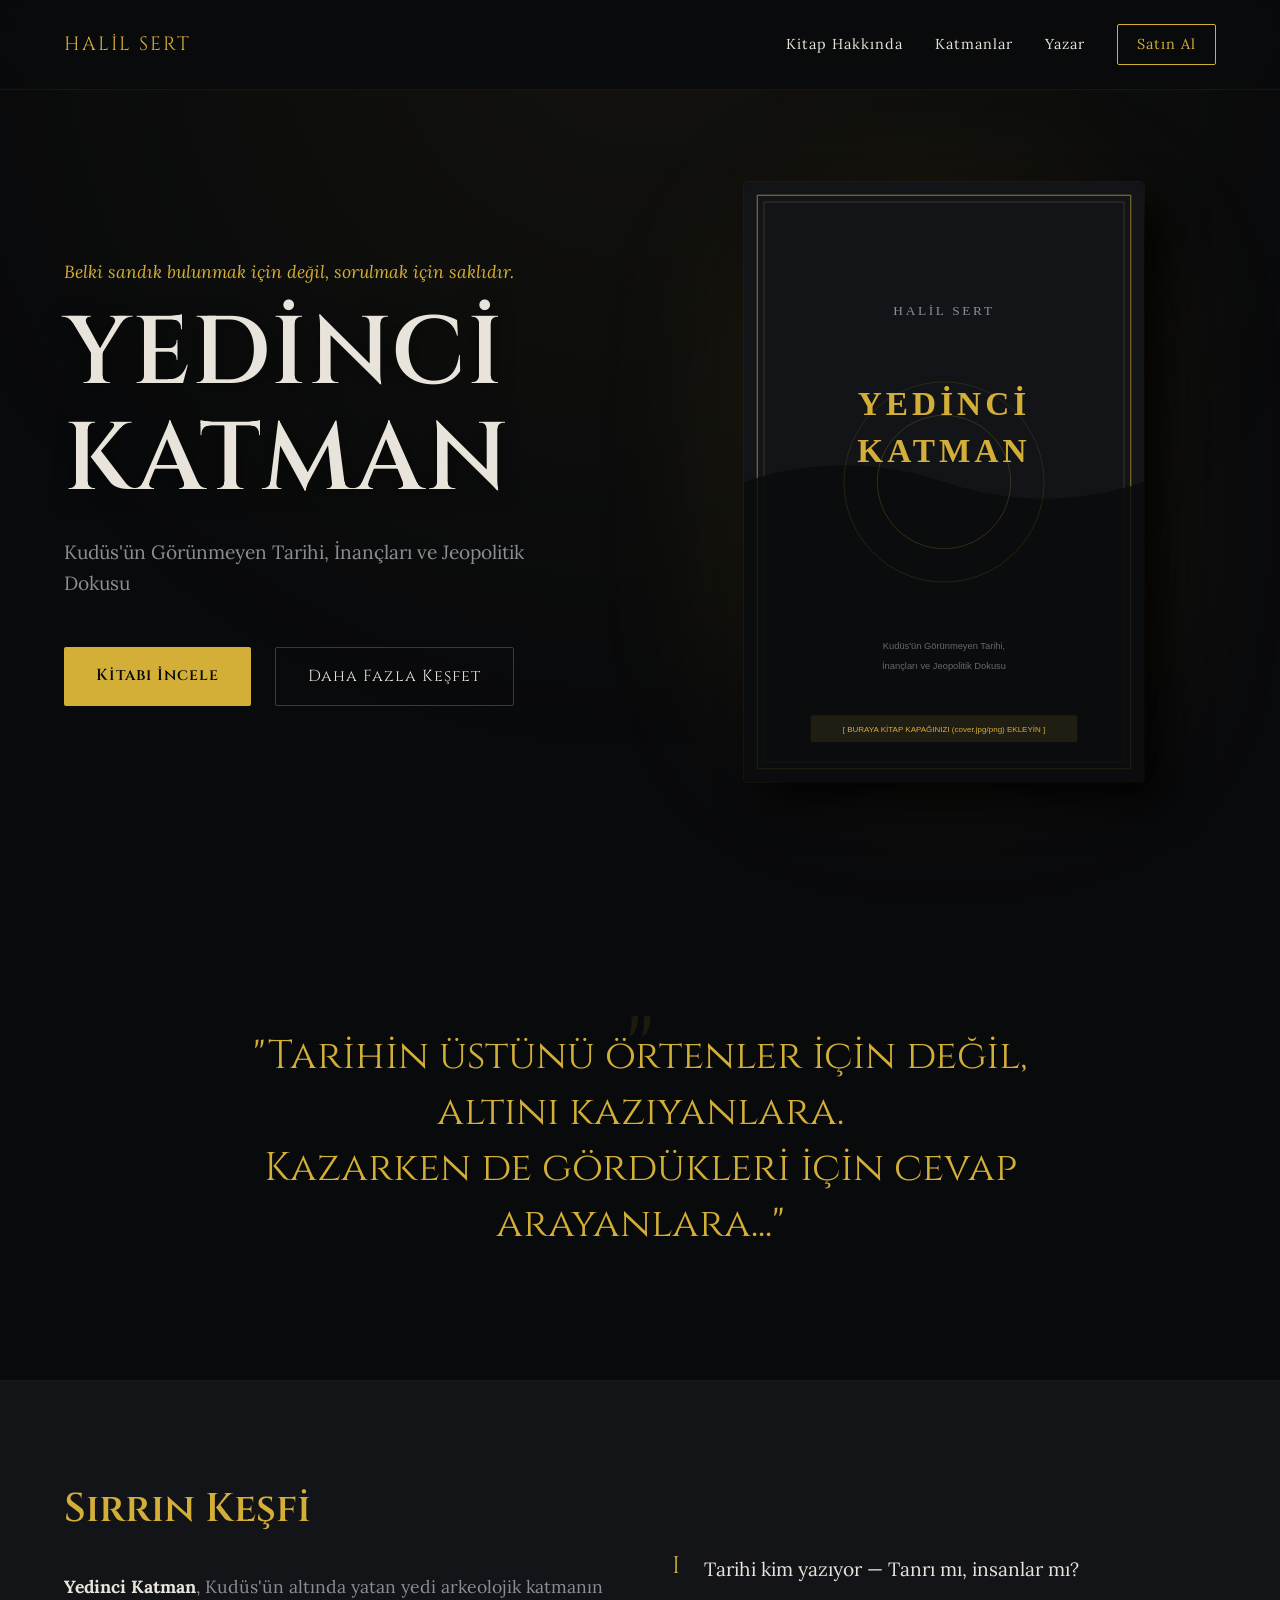
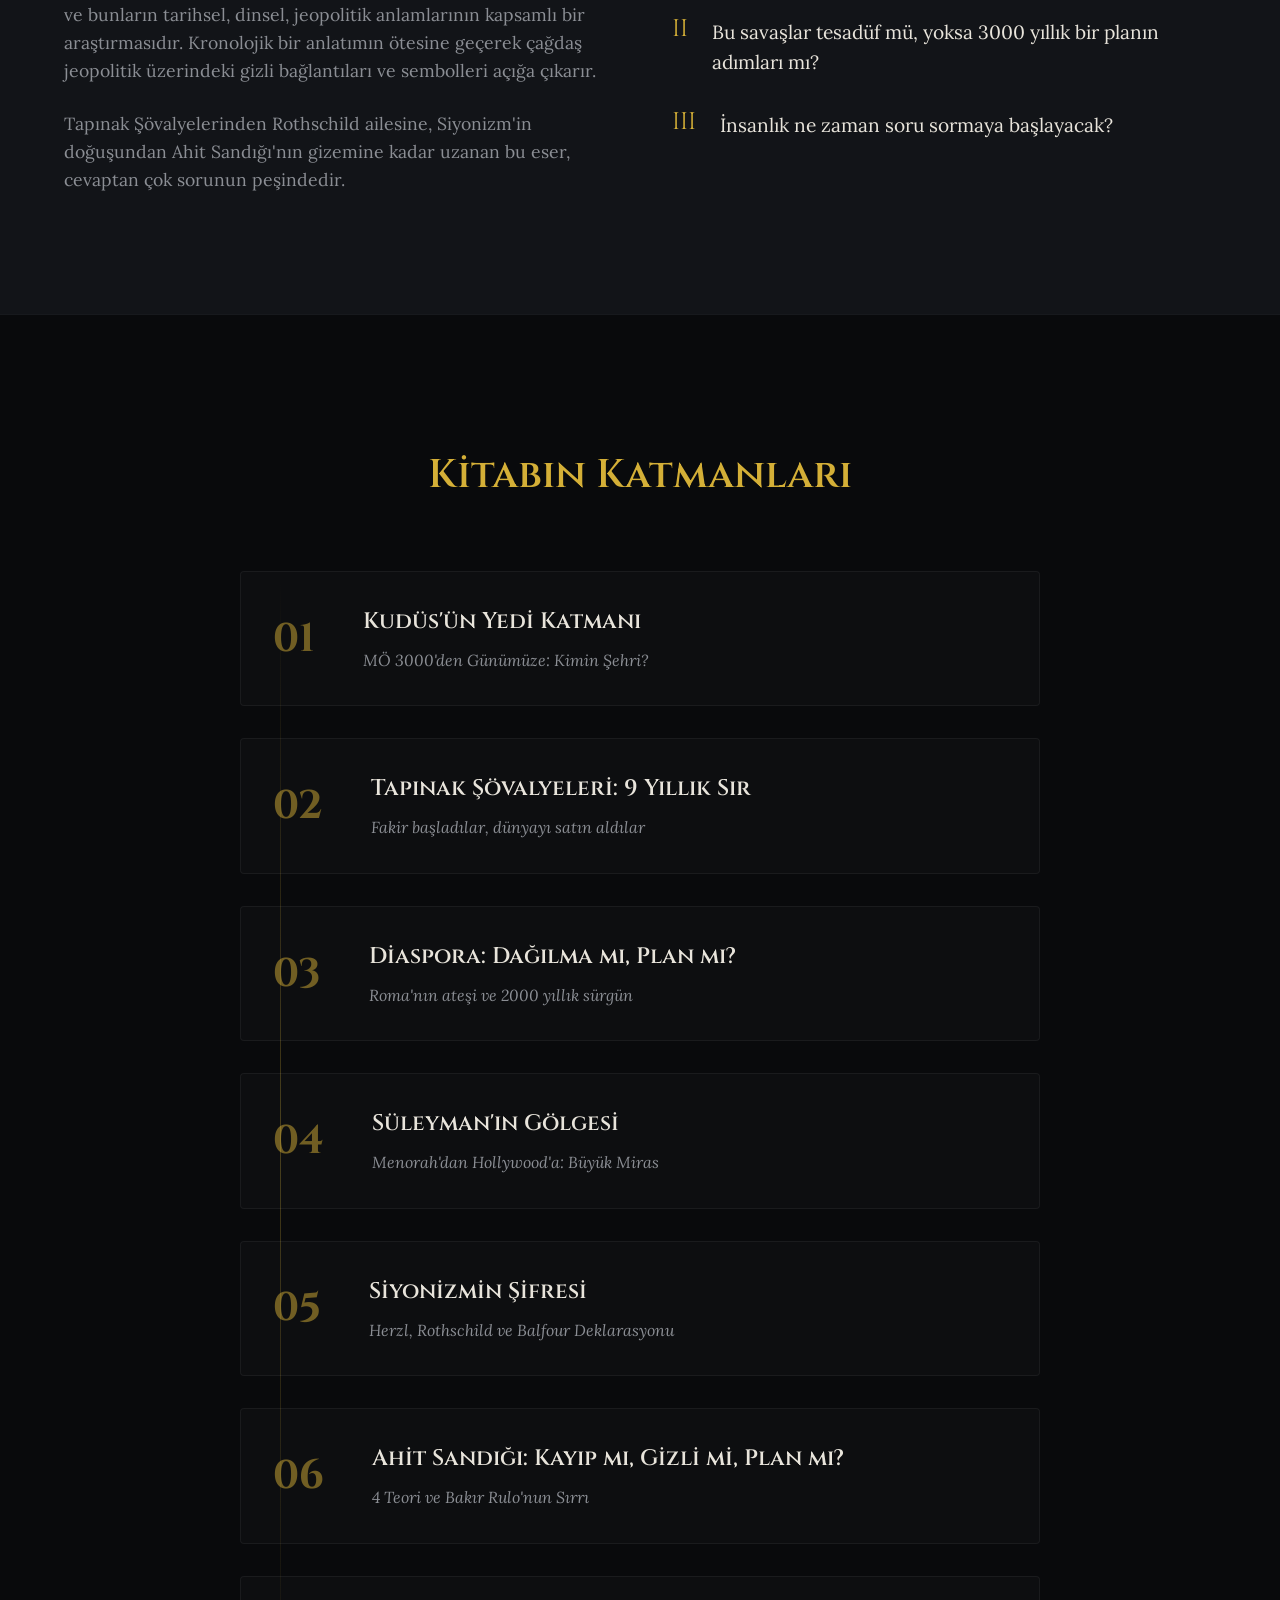
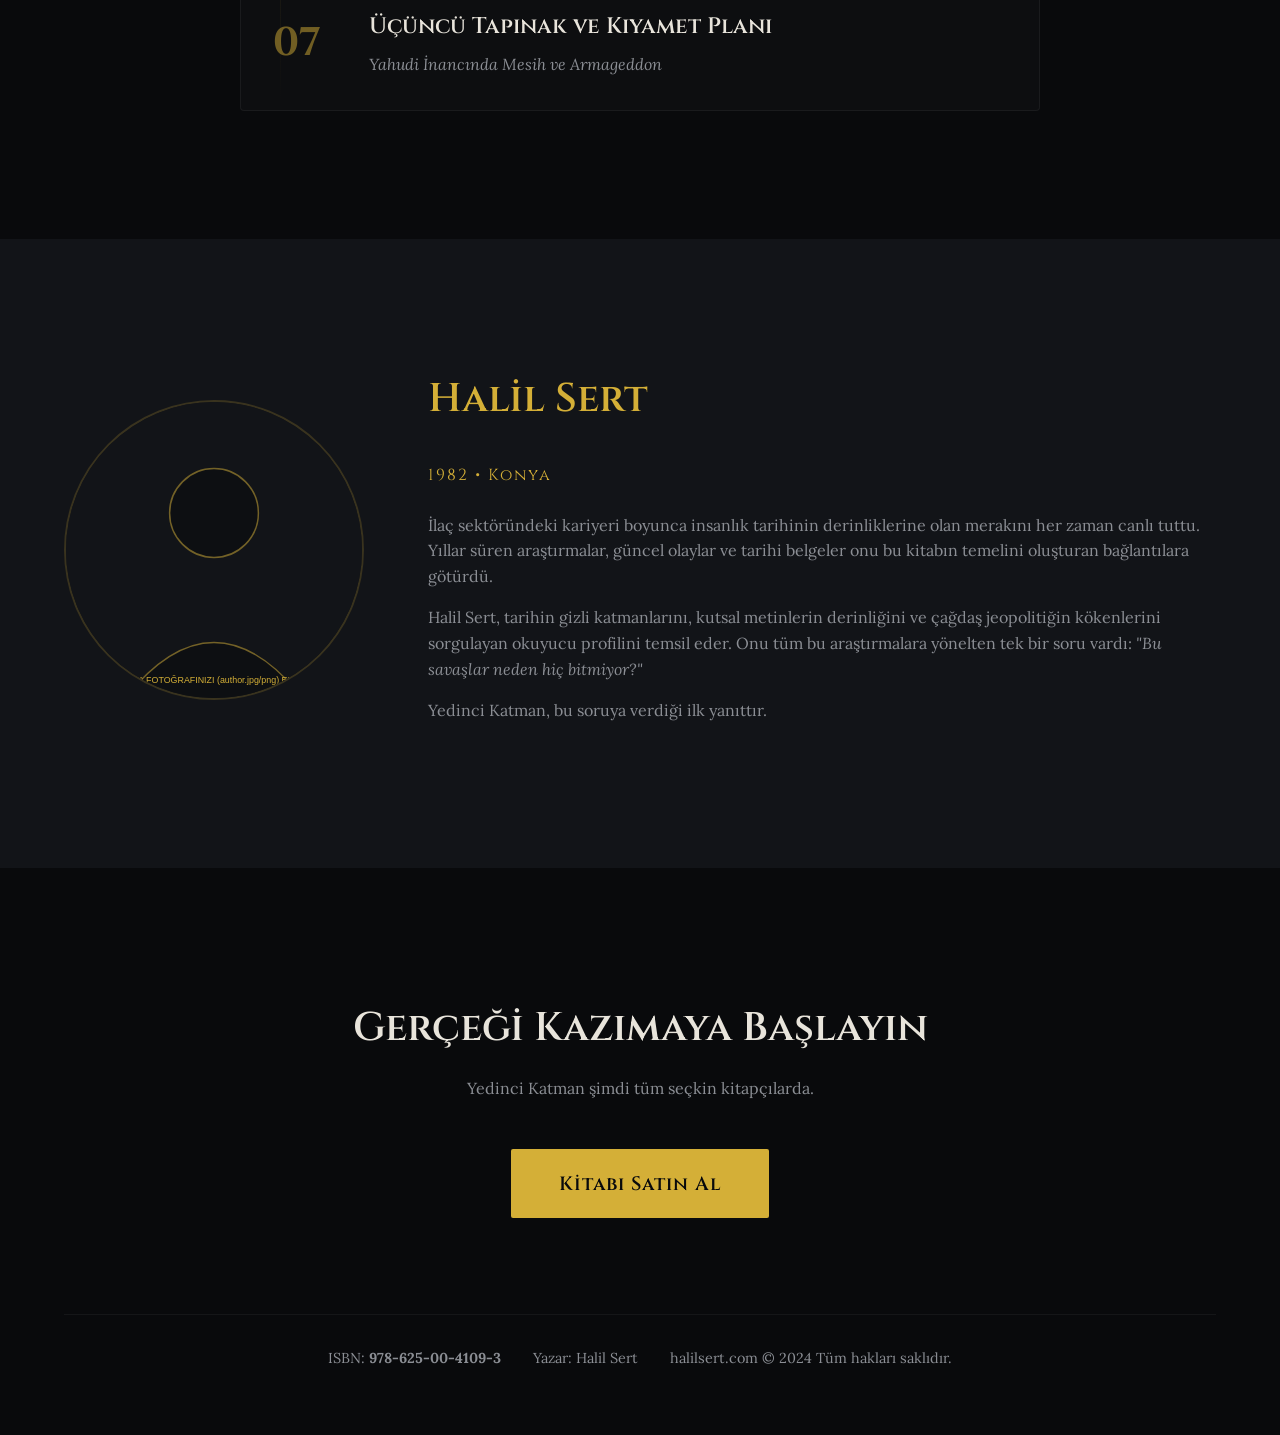
==== public_html/index.html @ 46794537 "Yedinci Katman landing page" ====
<!DOCTYPE html>
<html lang="tr">
<head>
    <meta charset="UTF-8">
    <meta name="viewport" content="width=device-width, initial-scale=1.0">
    <title>Yedinci Katman | Halil Sert</title>
    <meta name="description" content="Kudüs'ün Görünmeyen Tarihi, İnançları ve Jeopolitik Dokusu">
    <link rel="preconnect" href="https://fonts.googleapis.com">
    <link rel="preconnect" href="https://fonts.gstatic.com" crossorigin>
    <link href="https://fonts.googleapis.com/css2?family=Cinzel:wght@400;600;700&family=Lora:ital,wght@0,400;0,500;1,400&display=swap" rel="stylesheet">
    <link rel="stylesheet" href="assets/css/style.css">
</head>
<body>
    <!-- Background Texture -->
    <div class="bg-texture"></div>

    <!-- Navigation -->
    <nav class="navbar reveal">
        <div class="nav-brand">HALİL SERT</div>
        <div class="nav-links">
            <a href="#about">Kitap Hakkında</a>
            <a href="#chapters">Katmanlar</a>
            <a href="#author">Yazar</a>
            <a href="#buy" class="cta-nav">Satın Al</a>
        </div>
    </nav>

    <!-- Hero Section -->
    <header class="hero">
        <div class="hero-content">
            <p class="tagline reveal">Belki sandık bulunmak için değil, sorulmak için saklıdır.</p>
            <h1 class="title reveal" style="transition-delay: 0.2s">YEDİNCİ<br>KATMAN</h1>
            <p class="subtitle reveal" style="transition-delay: 0.4s">Kudüs'ün Görünmeyen Tarihi, İnançları ve Jeopolitik Dokusu</p>
            <div class="hero-actions reveal" style="transition-delay: 0.6s">
                <a href="#buy" class="btn-primary">Kitabı İncele</a>
                <a href="#about" class="btn-secondary">Daha Fazla Keşfet</a>
            </div>
        </div>
        <div class="hero-visual reveal" style="transition-delay: 0.8s">
            <div class="book-mockup">
                <!-- Yerel görsel yoluna dikkat edin -->
                <img src="assets/images/cover.svg" alt="Yedinci Katman Kitap Kapağı" class="book-cover">
                <div class="book-glow"></div>
            </div>
        </div>
    </header>

    <!-- Dedication / Hook -->
    <section class="dedication">
        <div class="container">
            <div class="quote-wrapper reveal">
                <blockquote>
                    "Tarihin üstünü örtenler için değil, altını kazıyanlara.<br>
                    Kazarken de gördükleri için cevap arayanlara..."
                </blockquote>
            </div>
        </div>
    </section>

    <!-- About Book -->
    <section id="about" class="about-book">
        <div class="container">
            <div class="about-grid">
                <div class="about-text reveal">
                    <h2 class="section-title">Sırrın Keşfi</h2>
                    <p><strong>Yedinci Katman</strong>, Kudüs'ün altında yatan yedi arkeolojik katmanın ve bunların tarihsel, dinsel, jeopolitik anlamlarının kapsamlı bir araştırmasıdır. Kronolojik bir anlatımın ötesine geçerek çağdaş jeopolitik üzerindeki gizli bağlantıları ve sembolleri açığa çıkarır.</p>
                    <p>Tapınak Şövalyelerinden Rothschild ailesine, Siyonizm'in doğuşundan Ahit Sandığı'nın gizemine kadar uzanan bu eser, cevaptan çok sorunun peşindedir.</p>
                </div>
                <div class="about-questions reveal" style="transition-delay: 0.2s">
                    <ul>
                        <li><span>I</span> Tarihi kim yazıyor — Tanrı mı, insanlar mı?</li>
                        <li><span>II</span> Bu savaşlar tesadüf mü, yoksa 3000 yıllık bir planın adımları mı?</li>
                        <li><span>III</span> İnsanlık ne zaman soru sormaya başlayacak?</li>
                    </ul>
                </div>
            </div>
        </div>
    </section>

    <!-- Chapters (The 7 Layers) -->
    <section id="chapters" class="chapters">
        <div class="container">
            <h2 class="section-title center reveal">Kitabın Katmanları</h2>
            <div class="timeline">
                
                <div class="layer-card reveal">
                    <div class="layer-num">01</div>
                    <div class="layer-content">
                        <h3>Kudüs'ün Yedi Katmanı</h3>
                        <p>MÖ 3000'den Günümüze: Kimin Şehri?</p>
                    </div>
                </div>

                <div class="layer-card reveal">
                    <div class="layer-num">02</div>
                    <div class="layer-content">
                        <h3>Tapınak Şövalyeleri: 9 Yıllık Sır</h3>
                        <p>Fakir başladılar, dünyayı satın aldılar</p>
                    </div>
                </div>

                <div class="layer-card reveal">
                    <div class="layer-num">03</div>
                    <div class="layer-content">
                        <h3>Diaspora: Dağılma mı, Plan mı?</h3>
                        <p>Roma'nın ateşi ve 2000 yıllık sürgün</p>
                    </div>
                </div>

                <div class="layer-card reveal">
                    <div class="layer-num">04</div>
                    <div class="layer-content">
                        <h3>Süleyman'ın Gölgesi</h3>
                        <p>Menorah'dan Hollywood'a: Büyük Miras</p>
                    </div>
                </div>

                <div class="layer-card reveal">
                    <div class="layer-num">05</div>
                    <div class="layer-content">
                        <h3>Siyonizmin Şifresi</h3>
                        <p>Herzl, Rothschild ve Balfour Deklarasyonu</p>
                    </div>
                </div>

                <div class="layer-card reveal">
                    <div class="layer-num">06</div>
                    <div class="layer-content">
                        <h3>Ahit Sandığı: Kayıp mı, Gizli mi, Plan mı?</h3>
                        <p>4 Teori ve Bakır Rulo'nun Sırrı</p>
                    </div>
                </div>

                <div class="layer-card reveal">
                    <div class="layer-num">07</div>
                    <div class="layer-content">
                        <h3>Üçüncü Tapınak ve Kıyamet Planı</h3>
                        <p>Yahudi İnancında Mesih ve Armageddon</p>
                    </div>
                </div>

            </div>
        </div>
    </section>

    <!-- Author Section -->
    <section id="author" class="author">
        <div class="container author-container">
            <div class="author-image reveal">
                <img src="assets/images/author.svg" alt="Halil Sert">
            </div>
            <div class="author-info reveal" style="transition-delay: 0.2s">
                <h2 class="section-title">Halil Sert</h2>
                <div class="author-meta">1982 • Konya</div>
                <p>İlaç sektöründeki kariyeri boyunca insanlık tarihinin derinliklerine olan merakını her zaman canlı tuttu. Yıllar süren araştırmalar, güncel olaylar ve tarihi belgeler onu bu kitabın temelini oluşturan bağlantılara götürdü.</p>
                <p>Halil Sert, tarihin gizli katmanlarını, kutsal metinlerin derinliğini ve çağdaş jeopolitiğin kökenlerini sorgulayan okuyucu profilini temsil eder. Onu tüm bu araştırmalara yönelten tek bir soru vardı: <em>"Bu savaşlar neden hiç bitmiyor?"</em></p>
                <p>Yedinci Katman, bu soruya verdiği ilk yanıttır.</p>
            </div>
        </div>
    </section>

    <!-- CTA & Footer -->
    <footer id="buy" class="footer">
        <div class="container footer-content reveal">
            <h2 class="cta-title">Gerçeği Kazımaya Başlayın</h2>
            <p>Yedinci Katman şimdi tüm seçkin kitapçılarda.</p>
            <a href="#" class="btn-primary cta-btn">Kitabı Satın Al</a>
            
            <div class="footer-meta">
                <p>ISBN: <strong>978-625-00-4109-3</strong></p>
                <p>Yazar: Halil Sert</p>
                <p>halilsert.com © 2024 Tüm hakları saklıdır.</p>
            </div>
        </div>
    </footer>

    <script src="assets/js/main.js"></script>
</body>
</html>
---- public_html/assets/css/style.css ----
/* VARIABLES & THEME */
:root {
    --bg-dark: #090a0c;
    --bg-card: #121418;
    --text-main: #e8e4db;
    --text-muted: #8b8e94;
    --gold: #d4af37;
    --gold-dim: rgba(212, 175, 55, 0.2);
    --font-heading: 'Cinzel', serif;
    --font-body: 'Lora', serif;
}

/* RESET & BASE */
* {
    margin: 0;
    padding: 0;
    box-sizing: border-box;
}

html {
    scroll-behavior: smooth;
    background-color: var(--bg-dark);
    color: var(--text-main);
    font-family: var(--font-body);
    line-height: 1.6;
}

body {
    overflow-x: hidden;
}

.container {
    width: 90%;
    max-width: 1200px;
    margin: 0 auto;
}

/* TYPOGRAPHY */
h1, h2, h3, h4 {
    font-family: var(--font-heading);
    font-weight: 600;
}

a {
    text-decoration: none;
    color: inherit;
}

.section-title {
    font-size: 2.5rem;
    color: var(--gold);
    margin-bottom: 2rem;
    position: relative;
    display: inline-block;
}

.section-title.center {
    display: block;
    text-align: center;
}

/* BACKGROUND TEXTURE */
.bg-texture {
    position: fixed;
    top: 0; left: 0; right: 0; bottom: 0;
    background: radial-gradient(circle at 50% 0%, rgba(212, 175, 55, 0.05) 0%, transparent 70%);
    pointer-events: none;
    z-index: -1;
}

/* NAVIGATION */
.navbar {
    position: fixed;
    top: 0; left: 0; right: 0;
    padding: 1.5rem 5%;
    display: flex;
    justify-content: space-between;
    align-items: center;
    background: rgba(9, 10, 12, 0.9);
    backdrop-filter: blur(10px);
    z-index: 100;
    border-bottom: 1px solid rgba(255, 255, 255, 0.05);
}

.nav-brand {
    font-family: var(--font-heading);
    font-size: 1.2rem;
    letter-spacing: 2px;
    color: var(--gold);
}

.nav-links {
    display: flex;
    gap: 2rem;
    align-items: center;
}

.nav-links a {
    font-size: 0.9rem;
    letter-spacing: 1px;
    transition: color 0.3s;
}

.nav-links a:hover {
    color: var(--gold);
}

.cta-nav {
    border: 1px solid var(--gold);
    padding: 0.5rem 1.2rem;
    border-radius: 2px;
    color: var(--gold) !important;
}

.cta-nav:hover {
    background: var(--gold);
    color: var(--bg-dark) !important;
}

/* HERO SECTION */
.hero {
    min-height: 100vh;
    display: flex;
    align-items: center;
    padding: 6rem 5% 2rem;
    position: relative;
    gap: 4rem;
}

.hero-content {
    flex: 1;
}

.tagline {
    font-style: italic;
    color: var(--gold);
    margin-bottom: 1rem;
    font-size: 1.1rem;
}

.title {
    font-size: clamp(3rem, 8vw, 6rem);
    line-height: 1.1;
    margin-bottom: 1.5rem;
    letter-spacing: 2px;
    text-shadow: 0 4px 20px rgba(0,0,0,0.5);
}

.subtitle {
    font-size: 1.2rem;
    color: var(--text-muted);
    max-width: 500px;
    margin-bottom: 3rem;
}

.hero-actions {
    display: flex;
    gap: 1.5rem;
}

.btn-primary, .btn-secondary {
    padding: 1rem 2rem;
    font-family: var(--font-heading);
    letter-spacing: 1px;
    transition: all 0.3s ease;
    border-radius: 2px;
}

.btn-primary {
    background: var(--gold);
    color: var(--bg-dark);
    font-weight: 600;
}

.btn-primary:hover {
    background: #e6c555;
    box-shadow: 0 0 20px var(--gold-dim);
}

.btn-secondary {
    border: 1px solid rgba(255, 255, 255, 0.2);
}

.btn-secondary:hover {
    border-color: var(--gold);
    color: var(--gold);
}

.hero-visual {
    flex: 1;
    display: flex;
    justify-content: center;
}

.book-mockup {
    position: relative;
    width: 100%;
    max-width: 400px;
}

.book-cover {
    width: 100%;
    height: auto;
    border-radius: 4px;
    box-shadow: 20px 20px 40px rgba(0,0,0,0.8), 
                0 0 0 1px rgba(255,255,255,0.05);
    z-index: 2;
    position: relative;
    display: block;
}

.book-glow {
    position: absolute;
    top: 50%; left: 50%;
    transform: translate(-50%, -50%);
    width: 80%; height: 80%;
    background: var(--gold);
    filter: blur(100px);
    opacity: 0.15;
    z-index: 1;
}

/* DEDICATION */
.dedication {
    padding: 8rem 0;
    text-align: center;
}

blockquote {
    font-size: clamp(1.5rem, 4vw, 2.5rem);
    font-family: var(--font-heading);
    line-height: 1.4;
    color: var(--gold);
    max-width: 800px;
    margin: 0 auto;
    position: relative;
}

blockquote::before {
    content: '"';
    position: absolute;
    top: -40px; left: 50%;
    transform: translateX(-50%);
    font-size: 6rem;
    opacity: 0.1;
}

/* ABOUT BOOK */
.about-book {
    padding: 6rem 0;
    background: var(--bg-card);
    border-top: 1px solid rgba(255,255,255,0.02);
    border-bottom: 1px solid rgba(255,255,255,0.02);
}

.about-grid {
    display: grid;
    grid-template-columns: 1fr 1fr;
    gap: 4rem;
    align-items: center;
}

.about-text p {
    margin-bottom: 1.5rem;
    font-size: 1.1rem;
    color: var(--text-muted);
}

.about-text p strong {
    color: var(--text-main);
}

.about-questions ul {
    list-style: none;
    display: flex;
    flex-direction: column;
    gap: 2rem;
}

.about-questions li {
    font-size: 1.2rem;
    display: flex;
    align-items: flex-start;
    gap: 1.5rem;
}

.about-questions span {
    font-family: var(--font-heading);
    color: var(--gold);
    font-size: 1.5rem;
    line-height: 1;
}

/* CHAPTERS */
.chapters {
    padding: 8rem 0;
}

.timeline {
    max-width: 800px;
    margin: 4rem auto 0;
    display: flex;
    flex-direction: column;
    gap: 2rem;
    position: relative;
}

.timeline::before {
    content: '';
    position: absolute;
    top: 0; bottom: 0; left: 40px;
    width: 1px;
    background: linear-gradient(to bottom, transparent, var(--gold), transparent);
    opacity: 0.3;
}

.layer-card {
    display: flex;
    align-items: center;
    gap: 3rem;
    background: rgba(255,255,255,0.02);
    padding: 2rem;
    border-radius: 4px;
    border: 1px solid rgba(255,255,255,0.05);
    transition: transform 0.3s, border-color 0.3s;
}

.layer-card:hover {
    transform: translateX(10px);
    border-color: var(--gold-dim);
}

.layer-num {
    font-family: var(--font-heading);
    font-size: 2.5rem;
    color: var(--gold);
    opacity: 0.5;
    font-weight: 700;
}

.layer-content h3 {
    font-size: 1.4rem;
    margin-bottom: 0.5rem;
}

.layer-content p {
    color: var(--text-muted);
    font-style: italic;
}

/* AUTHOR */
.author {
    padding: 8rem 0;
    background: var(--bg-card);
}

.author-container {
    display: flex;
    align-items: center;
    gap: 4rem;
}

.author-image {
    flex: 0 0 300px;
}

.author-image img {
    width: 100%;
    aspect-ratio: 1;
    object-fit: cover;
    border-radius: 50%;
    border: 2px solid var(--gold-dim);
}

.author-info {
    flex: 1;
}

.author-meta {
    font-family: var(--font-heading);
    color: var(--gold);
    margin-bottom: 1.5rem;
    letter-spacing: 2px;
}

.author-info p {
    margin-bottom: 1rem;
    color: var(--text-muted);
}

/* FOOTER */
.footer {
    padding: 8rem 0 4rem;
    text-align: center;
}

.cta-title {
    font-size: 2.5rem;
    margin-bottom: 1rem;
}

.footer > .container > p {
    margin-bottom: 3rem;
    color: var(--text-muted);
}

.cta-btn {
    font-size: 1.2rem;
    padding: 1.2rem 3rem;
    display: inline-block;
    margin-bottom: 6rem;
}

.footer-meta {
    border-top: 1px solid rgba(255,255,255,0.05);
    padding-top: 2rem;
    font-size: 0.9rem;
    color: var(--text-muted);
    display: flex;
    justify-content: center;
    gap: 2rem;
}

/* RESPONSIVE */
@media (max-width: 900px) {
    .hero {
        flex-direction: column;
        text-align: center;
        padding-top: 8rem;
    }
    .hero-actions {
        justify-content: center;
    }
    .about-grid, .author-container {
        grid-template-columns: 1fr;
        text-align: center;
        gap: 3rem;
    }
    .about-questions li {
        text-align: left;
    }
    .timeline::before {
        display: none;
    }
    .layer-card {
        flex-direction: column;
        text-align: center;
        gap: 1rem;
        padding: 2rem 1rem;
    }
    .author-image {
        margin: 0 auto;
    }
    .nav-links {
        display: none; /* Can implement hamburger later */
    }
    .footer-meta {
        flex-direction: column;
        gap: 1rem;
    }
}

/* ANIMATIONS */
.reveal {
    opacity: 0;
    transform: translateY(40px);
    transition: all 0.8s cubic-bezier(0.16, 1, 0.3, 1);
}
.reveal.active {
    opacity: 1;
    transform: translateY(0);
}
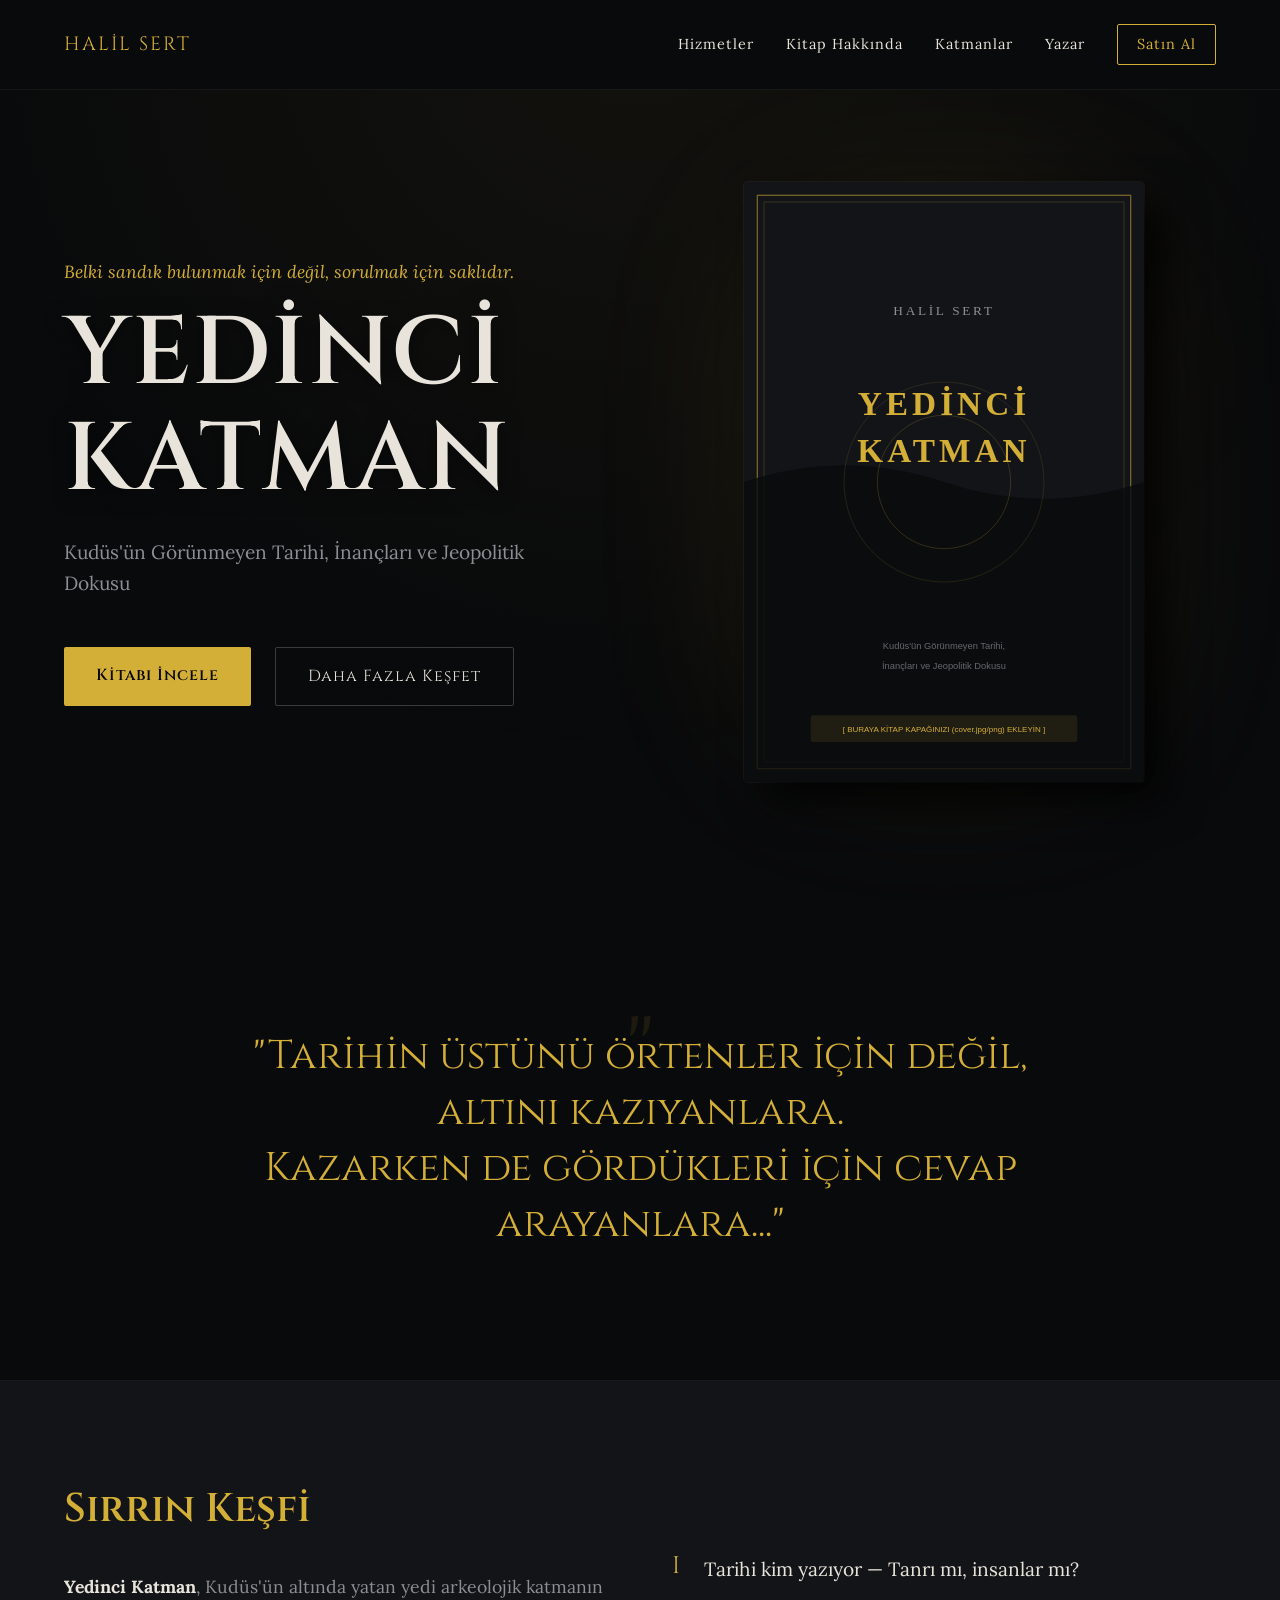
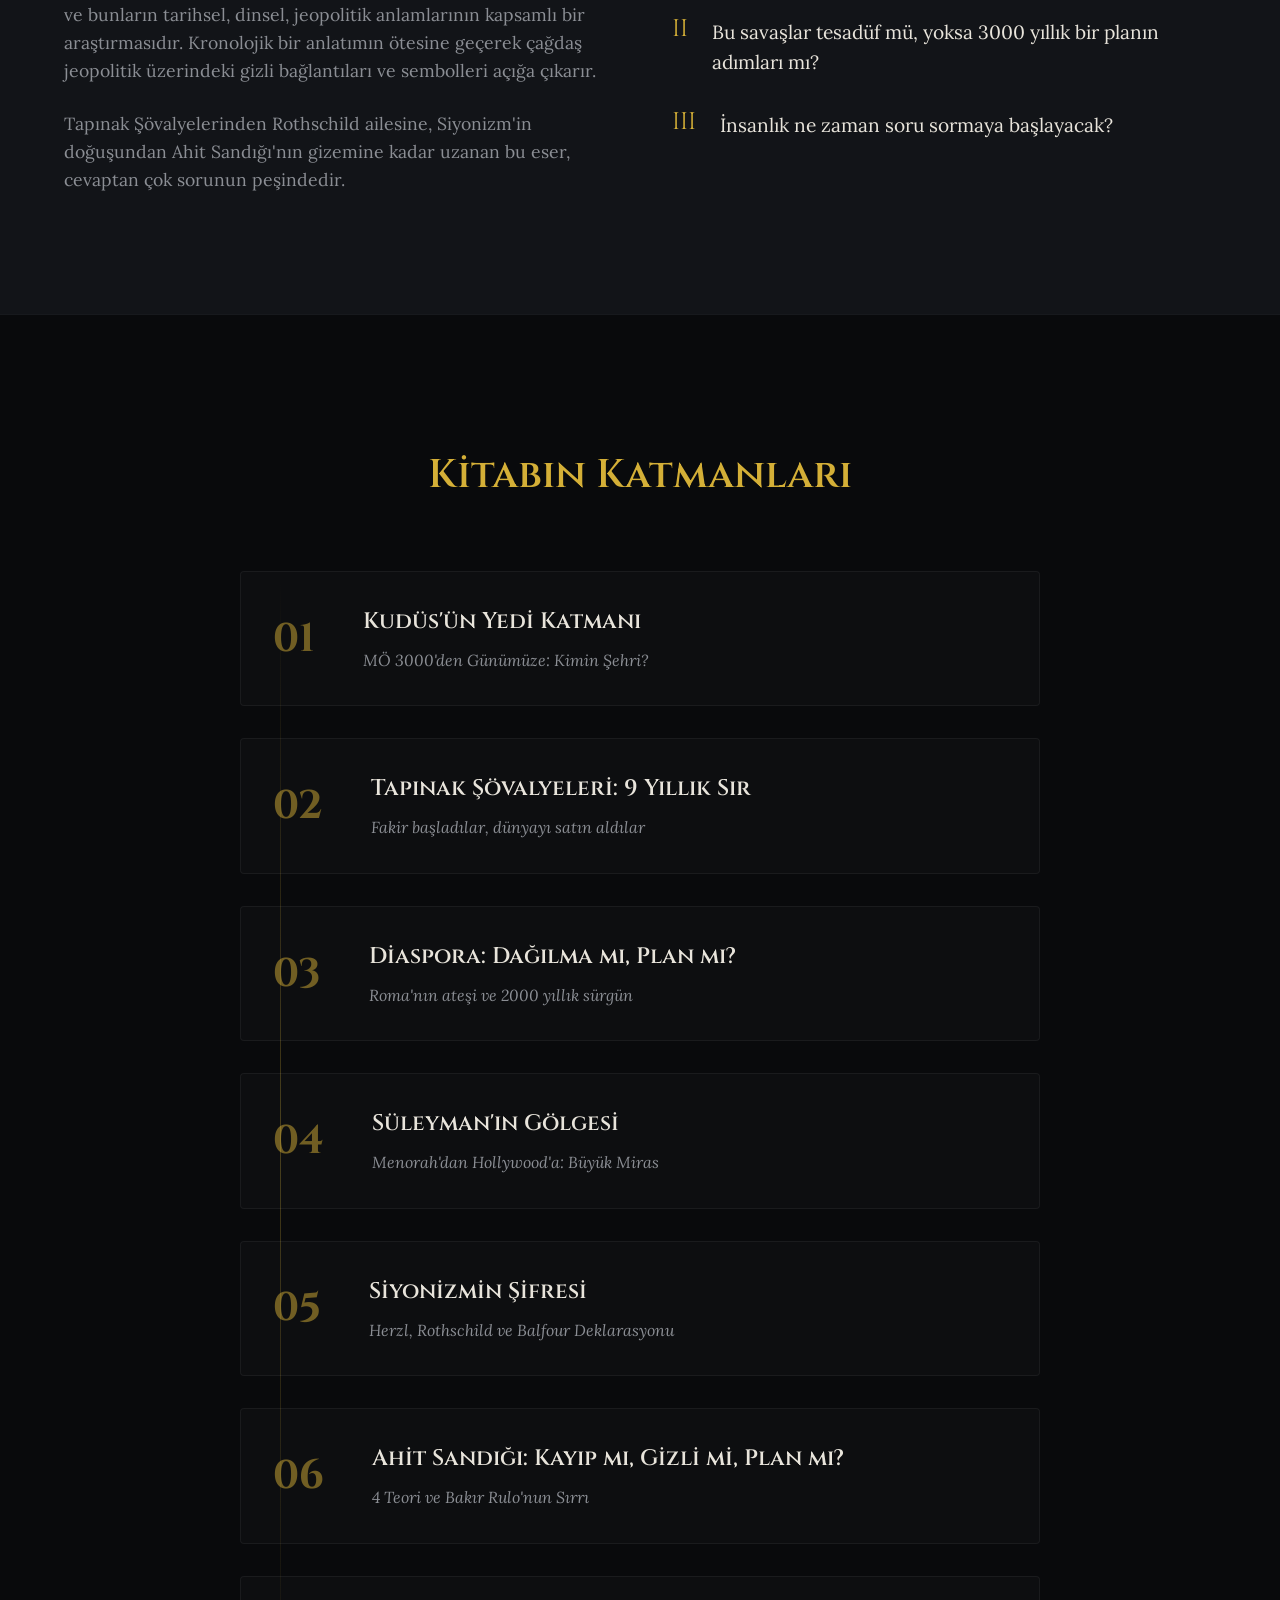
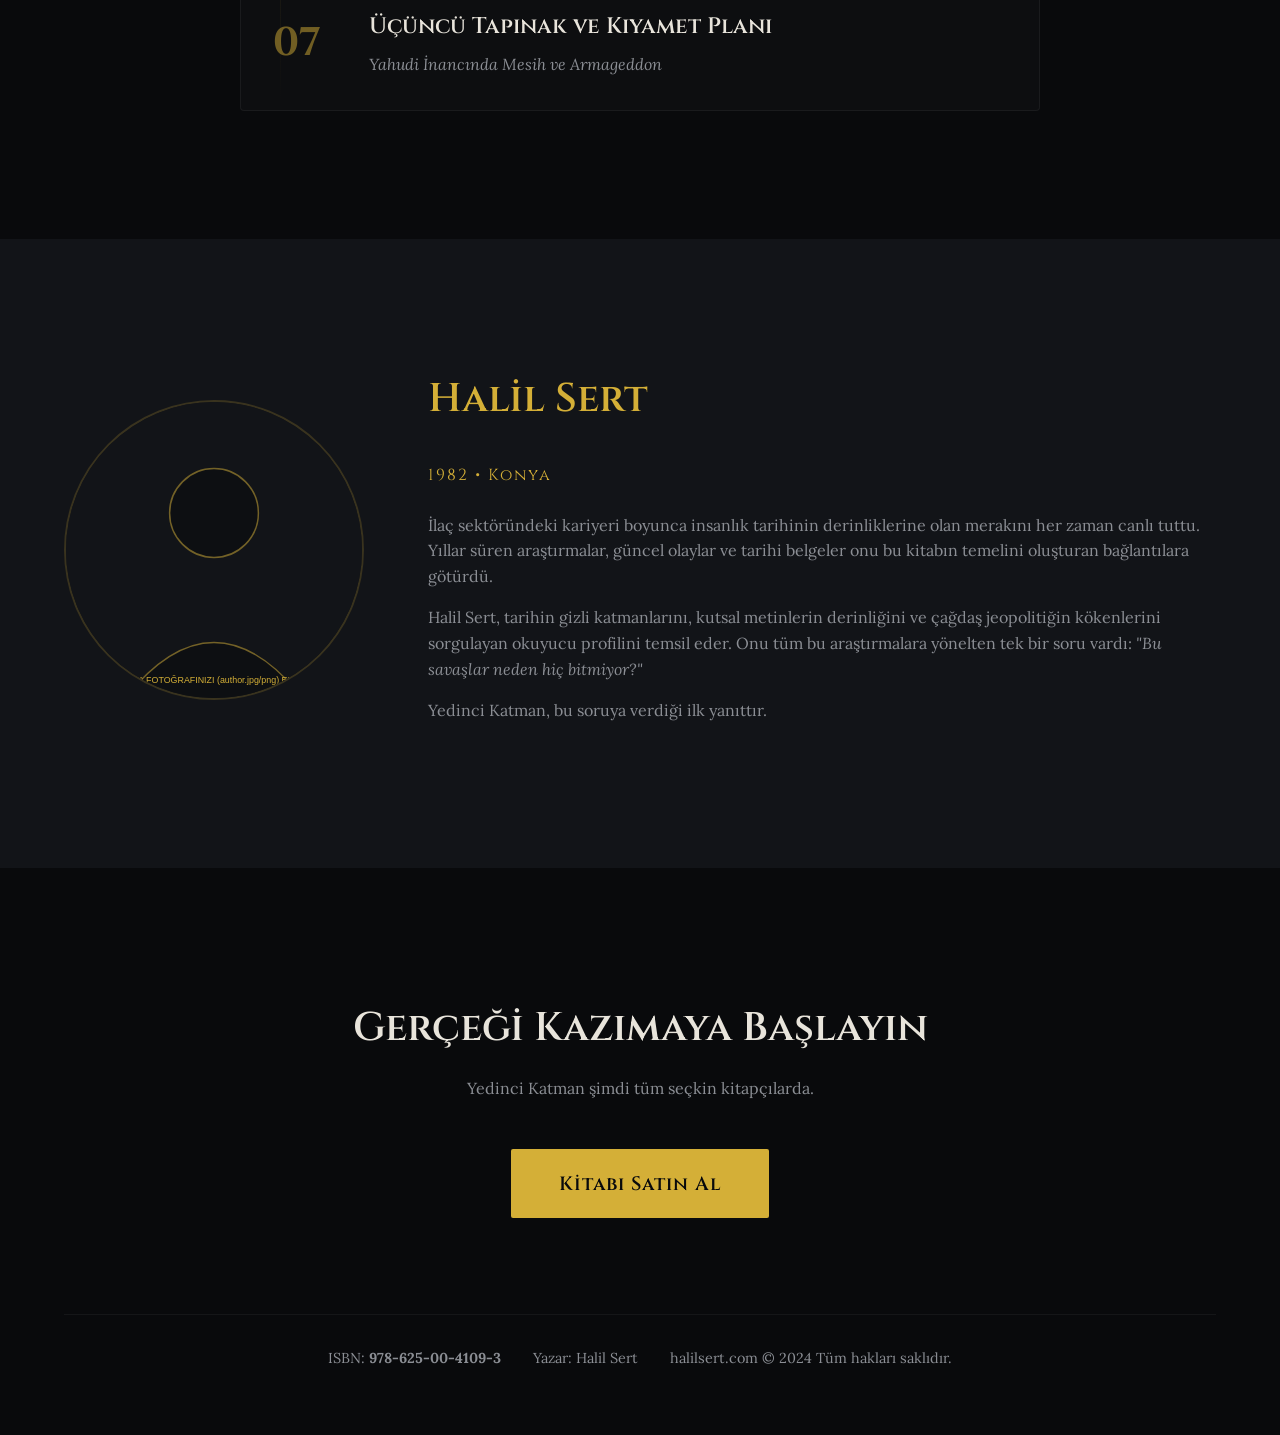
==== commit 47d3d2cb: "Add personal business/services page (hizmetler.html) Co-authored-by: arena-agent <297053741+arena-ag" ====
--- a/public_html/index.html
+++ b/public_html/index.html
@@ -18,6 +18,7 @@
     <nav class="navbar reveal">
         <div class="nav-brand">HALİL SERT</div>
         <div class="nav-links">
+            <a href="hizmetler.html">Hizmetler</a>
             <a href="#about">Kitap Hakkında</a>
             <a href="#chapters">Katmanlar</a>
             <a href="#author">Yazar</a>
